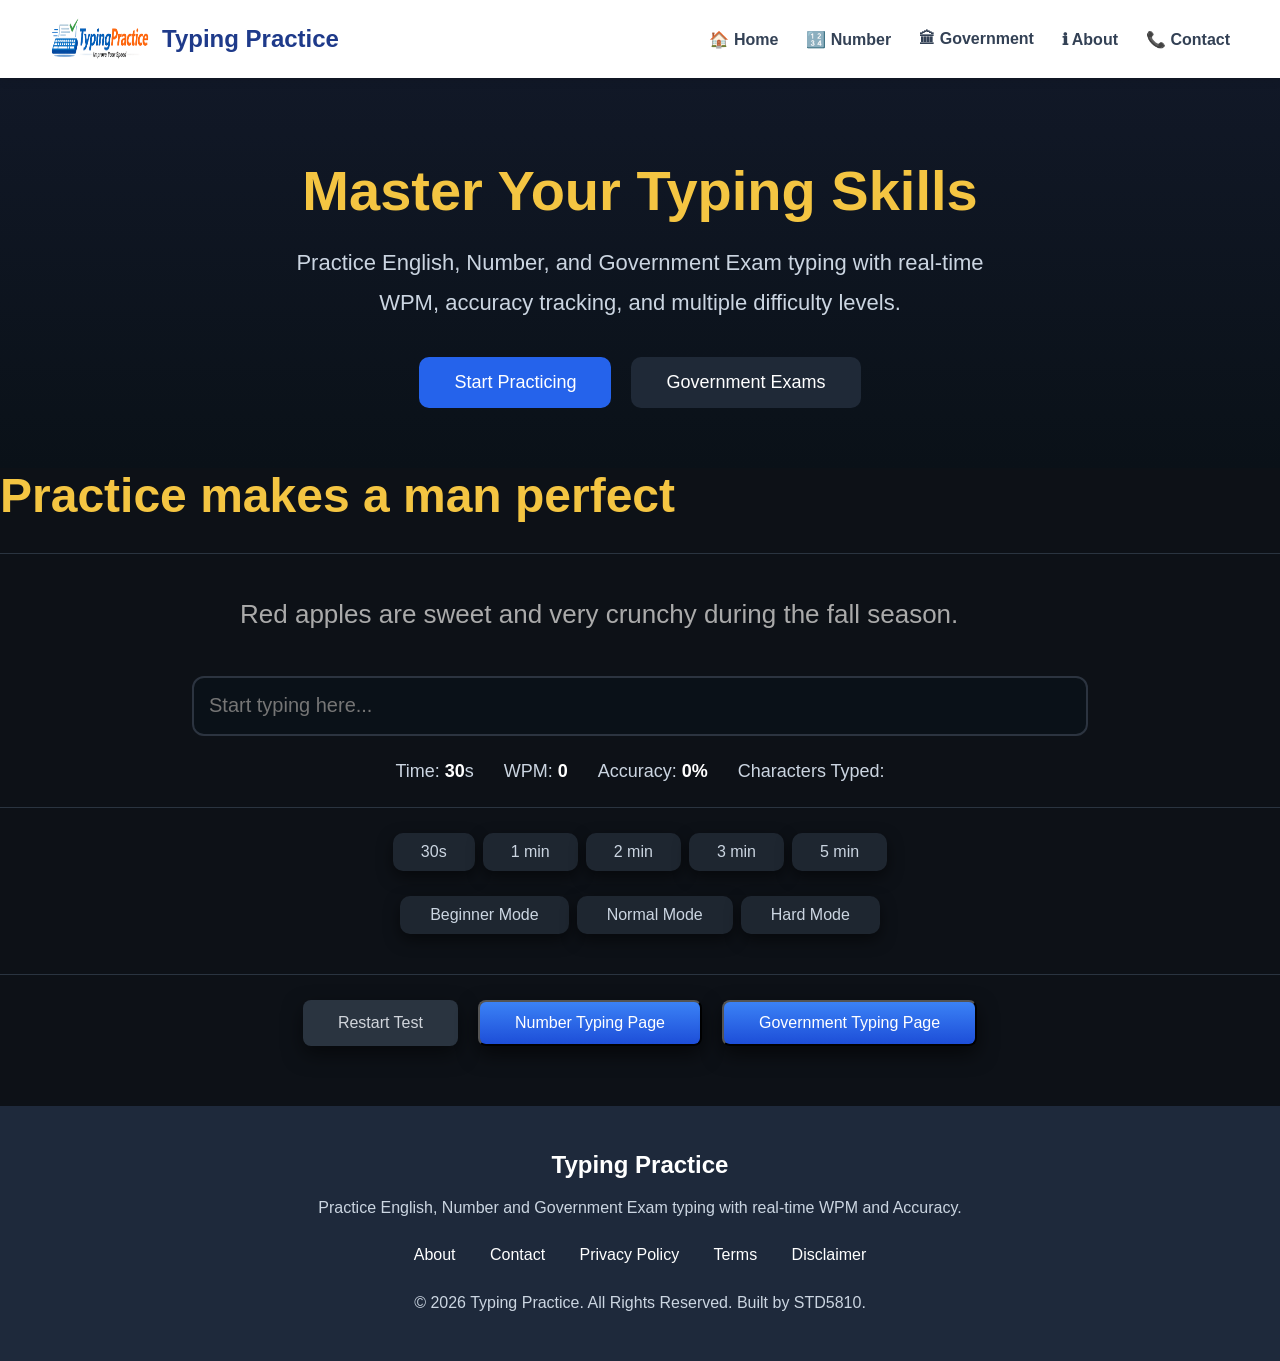
==== index.html @ 5045088f "Final website before deployment" ====
<!DOCTYPE html>
<html lang="en">

<head>
    <meta charset="UTF-8">
    <meta name="viewport" content="width=device-width, initial-scale=1.0">
     <meta name="description"
        content="Free online typing practice for English, Number,  and Government Exam typing. Improve your typing speed, WPM, and accuracy with real-time typing tests.">

    <meta name="keywords"
        content="typing practice, best typing website, typing test, English typing, SSC typing, Banking typing, Railway typing, Number typing, typing speed test">

    <meta name="author" content="Sanket">

    <meta name="robots" content="index, follow">

    <meta name="theme-color" content="#1e3a8a">


    <title>Typing Practice - Free Online Typing Test</title>
    <link rel="icon" href="logoo.png">
   
    <link rel="stylesheet" href="webcss.css">
</head>

<body>
    <nav class="navbar">
    
        <div class="logo">
            <a href="index.html">
                <img src="logoo.png" alt="Typing Practice Logo">
                <span>Typing Practice</span>
            </a>
        </div>
    
       <ul class="nav-links">
        <li><a href="index.html">🏠 Home</a></li>
        <li><a href="number.html">🔢 Number</a></li>
        <li><a href="government.html">🏛 Government</a></li>
        <li><a href="about.html">ℹ About</a></li>
        <li><a href="contact.html">📞 Contact</a></li>
    </ul>

    
    </nav>

    <section class="hero">

    <h1>Master Your Typing Skills</h1>

    <p>
        Practice English, Number, and Government Exam typing with real-time
        WPM, accuracy tracking, and multiple difficulty levels.
    </p>

    <div class="hero-buttons">

        <a href="#typing-section" class="primary-btn">
            Start Practicing
        </a>

        <a href="government.html" class="secondary-btn">
            Government Exams
        </a>

    </div>

</section>

    <div class="container">
        <div class="container" id="typing-section"></div>
        <h1 class="title">Practice makes a man perfect</h1>
        <hr>

        <div id="worddisplay" class="word-box">
            
            Loading words...
        </div>

        <input type="text" id="typinginput" placeholder="Start typing here..." autocomplete="off">

        <div class="stats">
            
            <p>Time: <span id="timer">60</span>s</p>
            <p>WPM: <span id="wpm">0</span></p>
            <p>Accuracy: <span id="Accuracy">0</span></p>
            <p>Characters Typed: <span id="chars"></span></p>

        </div>
        <hr>
        <div class="time-buttons">

            
            <button class="time-btn" onclick="setTime(30)">30s</button>
            <button class="time-btn" onclick="setTime(60)">1 min</button>
            <button class="time-btn" onclick="setTime(120)">2 min</button>
            <button class="time-btn" onclick="setTime(180)">3 min</button>
            <button class="time-btn" onclick="setTime(300)">5 min</button>
        </div>

    

        <div class="mode-buttons">
            <button id="beginnerBtn" class="mode-btn" onclick="beginnerMode()">Beginner Mode</button>
            <button id="normalBtn" class="mode-btn" onclick="normalMode()">Normal Mode</button>
            <button id="hardBtn" class="mode-btn" onclick="hardMode()">Hard Mode</button>

        </div>
        <hr>
        <div class="actions">

            <button id="restart-btn">Restart Test</button>
            <a href="number.html" class="button-link"><button class="next-btn">Number Typing Page</button></a>
           
            <a href="government.html" class="button-link"><button class="next-btn">Government Typing Page</button></a>


        </div>

    </div>
    <script src="script.js" defer></script>

    <footer class="footer">
    
        <div class="footer-content">
    
            <h2>Typing Practice</h2>
    
            <p>
                Practice English, Number and Government Exam typing
                with real-time WPM and Accuracy.
            </p>
    
            <div class="footer-links">
    
                <a href="about.html">About</a>
    
                <a href="contact.html">Contact</a>
    
                <a href="privacy.html">Privacy Policy</a>
    
                <a href="terms.html">Terms</a>
    
                <a href="disclaimer.html">Disclaimer</a>
    
            </div>
    
            <p class="copyright">
                © 2026 Typing Practice. All Rights Reserved. Built by STD5810.
            </p>
    
        </div>
    
    </footer>
</body>

</html>
---- webcss.css ----
/* =========================
   NAVBAR
========================= */

.navbar{

width:100%;

display:flex;

justify-content:space-between;

align-items:center;

padding:18px 50px;

background:white;

box-shadow:0 2px 10px rgba(0,0,0,.1);

position:sticky;

top:0;

left:0;

z-index:1000;

}

.logo a{

    display:flex;

    align-items:center;

    text-decoration:none;

    color:#1e3a8a;

    font-size:24px;

    font-weight:bold;

}

.logo img{

    width:100px;

    height:42px;

    margin-right:12px;

}

.nav-links{

    display:flex;

    list-style:none;

    gap:28px;

}

.nav-links a{

    text-decoration:none;

    color:#334155;

    font-weight:600;

    transition:.3s;

}

.nav-links a:hover{

    color:#2563eb;

}
/* ================= HERO ================= */

.hero{

text-align:center;

padding:80px 20px 60px;

background:linear-gradient(180deg,#111827,#0a1118);

}

.hero h1{

font-size:56px;

color:#f4c542;

margin-bottom:20px;

}

.hero p{

max-width:750px;

margin:auto;

font-size:22px;

line-height:1.8;

color:#cbd5e1;

}

.hero-buttons{

margin-top:35px;

display:flex;

justify-content:center;

gap:20px;

flex-wrap:wrap;

}

.primary-btn{

background:#2563eb;

color:white;

padding:15px 35px;

border-radius:10px;

text-decoration:none;

font-size:18px;

transition:.3s;

}

.primary-btn:hover{

background:#1d4ed8;

}

.secondary-btn{

background:#1f2937;

color:white;

padding:15px 35px;

border-radius:10px;

text-decoration:none;

font-size:18px;

transition:.3s;

}

.secondary-btn:hover{

background:#374151;

}
/* Basic Reset */
* {
    margin: 0;
    padding: 0;
    box-sizing: border-box;
    font-family: 'Segoe UI', Tahoma, Geneva, Verdana, sans-serif;
}

body {
    background: radial-gradient(circle at center, #1b2633 0%, #0a1118 70%);
    color: #e6e6e6;
    font-family: "Segoe UI", Arial, sans-serif;
        margin:0;

    background:#0d1117;

    color:white;
    height: 100vh;
    margin: 0;


}

.title {
    font-size: 48px;
    margin-bottom: 30px;
    color: #f4c542;
    font-weight: 700;
}

.container hr {
    border: none;
    height: 1px;
    background: #2a3440;
    margin: 25px 0;
}


h1 {
    margin-bottom: 20px;
    color: #e2b714;
    /* Yellow Highlight */
}


.correct {
    color: #4caf50;
}

.wrong {
    color: #ff4742;
}

.current {
    color: #e2b714;
    border-bottom: 2px solid #e2b714;
}

.remaining {
    color: #aaa;
}

.current {
    width: 900px;
    margin: auto;
    padding: 40px;
    text-align: center;
}
.current::after{
    content:"";
    display:inline-block;
    width:2px;
    height:18px;
    background:#000;
    animation:blink 1s infinite;
}


#worddisplay {
    font-size: 26px;
    margin: 40px auto;
    max-width: 800px;
    line-height: 1.6;
    color: #aaa;
}

.exam-buttons{
display:flex;
justify-content:center;
gap:10px;
margin-bottom:25px;
flex-wrap:wrap;
}

.exam-btn{

padding:10px 22px;

background:#1e2630;

color:white;

border:none;

border-radius:8px;

cursor:pointer;

font-size:15px;

transition:.3s;
}

.exam-btn:hover{

background:#f4c542;

color:black;

}

.exam-btn.active{

background:#f4c542;

color:black;

box-shadow:0 0 15px rgba(244,197,66,.5);

}

#numberdisplay {
    font-size: 26px;
    margin: 40px auto;
    max-width: 800px;
    line-height: 1.6;
    color: #aaa;
}

.number-box {
    max-height: 140px;
    max-width: 700px;
    margin: auto;
    margin-bottom: 25px;
    overflow: hidden;
    position: relative;

    font-size: 22px;
    line-height: 1.5;

    color: #9aa4b2;

    animation: fadeText 0.5s ease;
}

.word-box {
    max-height: 140px;
    max-width: 700px;
    margin: auto;
    margin-bottom: 25px;
    overflow: hidden;
    position: relative;

    font-size: 22px;
    line-height: 1.7;

    color: #9aa4b2;

    animation: fadeText 0.5s ease;
}



.cursor {
    border-left: 3px solid #f4c542;
    margin-left: 2px;
    animation: blink 1s infinite;

}

@keyframes blink {
    0% {
        opacity: 1;
    }

    50% {
        opacity: 0;
    }

    100% {
        opacity: 1;
    }
}

#typinginput{

    display:block;

    width:70%;

    height:60px;

    margin:20px auto;

    background:#0a1118;

    border:2px solid #2c3440;

    border-radius:12px;

    padding:15px;

    font-size:20px;

    color:white;

    outline:none;

    transition:.3s;

}

/* =========================
   FOOTER
========================= */

.footer{

    margin-top:60px;
    width: 100%;

    background:#1e293b;

    color:white;

    padding:45px 20px;

    text-align:center;

}

.footer h2{

    margin-bottom:15px;

}

.footer p{

    color:#cbd5e1;

    line-height:1.7;

}

.footer-links{

    margin:25px 0;

}

.footer-links a{

    color:white;

    text-decoration:none;

    margin:0 15px;

}

.footer-links a:hover{

    color:#60a5fa;

}
.stats {
    display: flex;
    justify-content: center;
    gap: 30px;

    margin-top: 25px;
    margin-bottom: 25px;

    font-size: 18px;
    color: #cbd5e1;
}

.stats span {
    color: white;
    font-weight: 600;
}


.choosetimer {
    text-align: justify;
    width: 80%;
    max-width: 800px;
}

.time-btn {
    padding: 10px 28px;
    background: #1e2630;
    color: #cbd5e1;
    border: none;
    border-radius: 10px;
    font-size: 16px;
    cursor: pointer;

    box-shadow: 0 6px 15px rgba(0, 0, 0, 0.5);
    transition: 0.25s;
}

.time-btn:hover {
    background: #f4c542;
    color: #111;
}

.time-buttons {
    display: flex;
    justify-content: center;
    gap: 8px;
    margin-bottom: 25px;
}

.time-btn.active {
    background: #f4c542;
    color: #111;
}

.mode-buttons {
    display: flex;
    justify-content: center;
    gap: 8px;
    margin-bottom: 40px;
}

.mode-btn {
    padding: 10px 30px;
    background: #1e2630;
    color: #cbd5e1;
    border: none;
    border-radius: 10px;
    font-size: 16px;
    cursor: pointer;

    box-shadow: 0 6px 15px rgba(0, 0, 0, 0.5);
    transition: 0.25s;
}

.mode-btn:hover {
    background: #f4c542;
    color: #111;
}

.mode-btn.active {
    background: #f4c542;
    color: #111;
}

.actions {
    display: flex;
    justify-content: center;
    gap: 20px;
}

/* RESTART BUTTON */

#restart-btn {
    padding: 12px 35px;

    background: #2a3440;
    color: #d1d5db;

    border: none;
    border-radius: 8px;

    font-size: 16px;
    cursor: pointer;

    box-shadow: 0 8px 20px rgba(0, 0, 0, 0.5);

    transition: 0.25s;
}

#restart-btn:hover {
    background: #516074;
}


.next-btn {
    padding: 12px 35px;

    background: linear-gradient(180deg, #3b82f6, #1d4ed8);

    color: white;

    border-radius: 8px;

    text-decoration: none;

    font-size: 16px;

    box-shadow: 0 8px 20px rgba(0, 0, 0, 0.6);

    transition: 0.25s;
}

.next-btn:hover {
    background: linear-gradient(180deg, #60a5fa, #2563eb);
}

.button-link {
    text-decoration: none;
}


.time-btn.active,
.mode-btn.active {
    background: #f4c542;
    color: #111;

    box-shadow:
        0 0 10px rgba(244, 197, 66, 0.6),
        0 0 20px rgba(244, 197, 66, 0.4);
}


/* ===========================
   ABOUT PAGE
===========================*/

.about-hero{

text-align:center;

padding:40px 20px;

}

.about-hero h1{

font-size:42px;

color:#1e3a8a;

margin-bottom:20px;

}

.about-hero p{

font-size:20px;

color:#dfe305;

max-width:800px;

margin:auto;

line-height:1.8;

}
/* Legal Pages */

.about-section{

max-width:900px;

margin:25px auto;

}

.about-section h2{

color:#2563eb;

margin-bottom:15px;

font-size:30px;

}

.about-section p{

color:#d1d5db;

line-height:1.9;

font-size:18px;

}

.about-list{

padding-left:25px;

line-height:2;

color:#d1d5db;

}

.about-list li{

margin-bottom:10px;

}

/* Card */

.about-section{

background:#161d29;

padding:30px;

border-radius:18px;

box-shadow:0 10px 30px rgba(0,0,0,.35);

border:1px solid #2d3748;

transition:.3s;

}

.about-section:hover{

transform:translateY(-4px);

border-color:#2563eb;

}

.feature-grid{

display:grid;

grid-template-columns:repeat(auto-fit,minmax(250px,1fr));

gap:25px;

margin-top:30px;

}

.feature-card{

background:white;

border-radius:15px;

padding:25px;

box-shadow:0 10px 30px rgba(0,0,0,.08);

transition:.3s;

}

.feature-card:hover{

transform:translateY(-8px);

}

.feature-card h3{

color:#2563eb;

margin-bottom:12px;

}

.feature-card p{
color: #000000;
font-size:16px;

line-height:1.7;

}

.about-list{

margin-left:25px;

line-height:2;

font-size:18px;

color:white;

}


/*=========================
404 PAGE
==========================*/

.home-btn{

display:inline-block;

padding:15px 35px;

background:#2563eb;

color:white;

text-decoration:none;

font-size:18px;

border-radius:10px;

transition:.3s;

}

.home-btn:hover{

background:#1d4ed8;

transform:translateY(-3px);

}
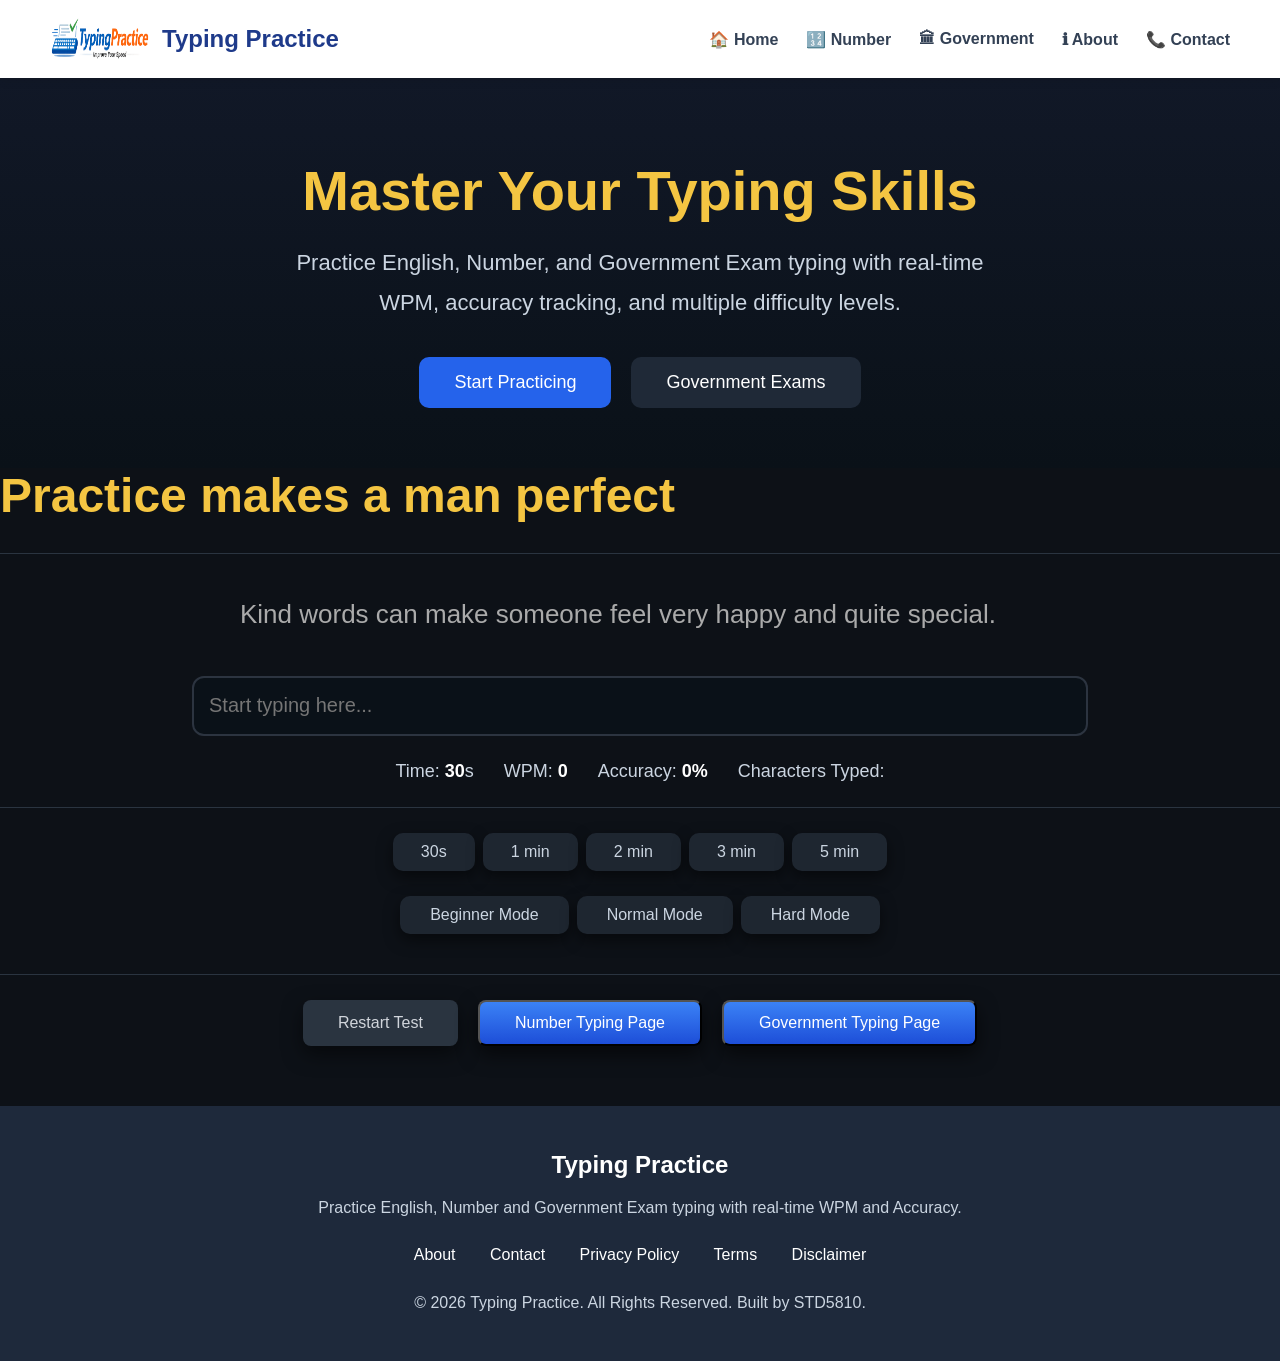
==== commit 2b97dd2b: "Added Google Analytics" ====
--- a/index.html
+++ b/index.html
@@ -21,6 +21,16 @@
     <link rel="icon" href="logoo.png">
    
     <link rel="stylesheet" href="webcss.css">
+<!-- Google tag (gtag.js) -->
+<script async src="https://www.googletagmanager.com/gtag/js?id=G-WZWFD7RNEE"></script>
+<script>
+window.dataLayer = window.dataLayer || [];
+function gtag(){dataLayer.push(arguments);}
+gtag('js', new Date());
+
+gtag('config', 'G-WZWFD7RNEE');
+</script>
+
 </head>
 
 <body>
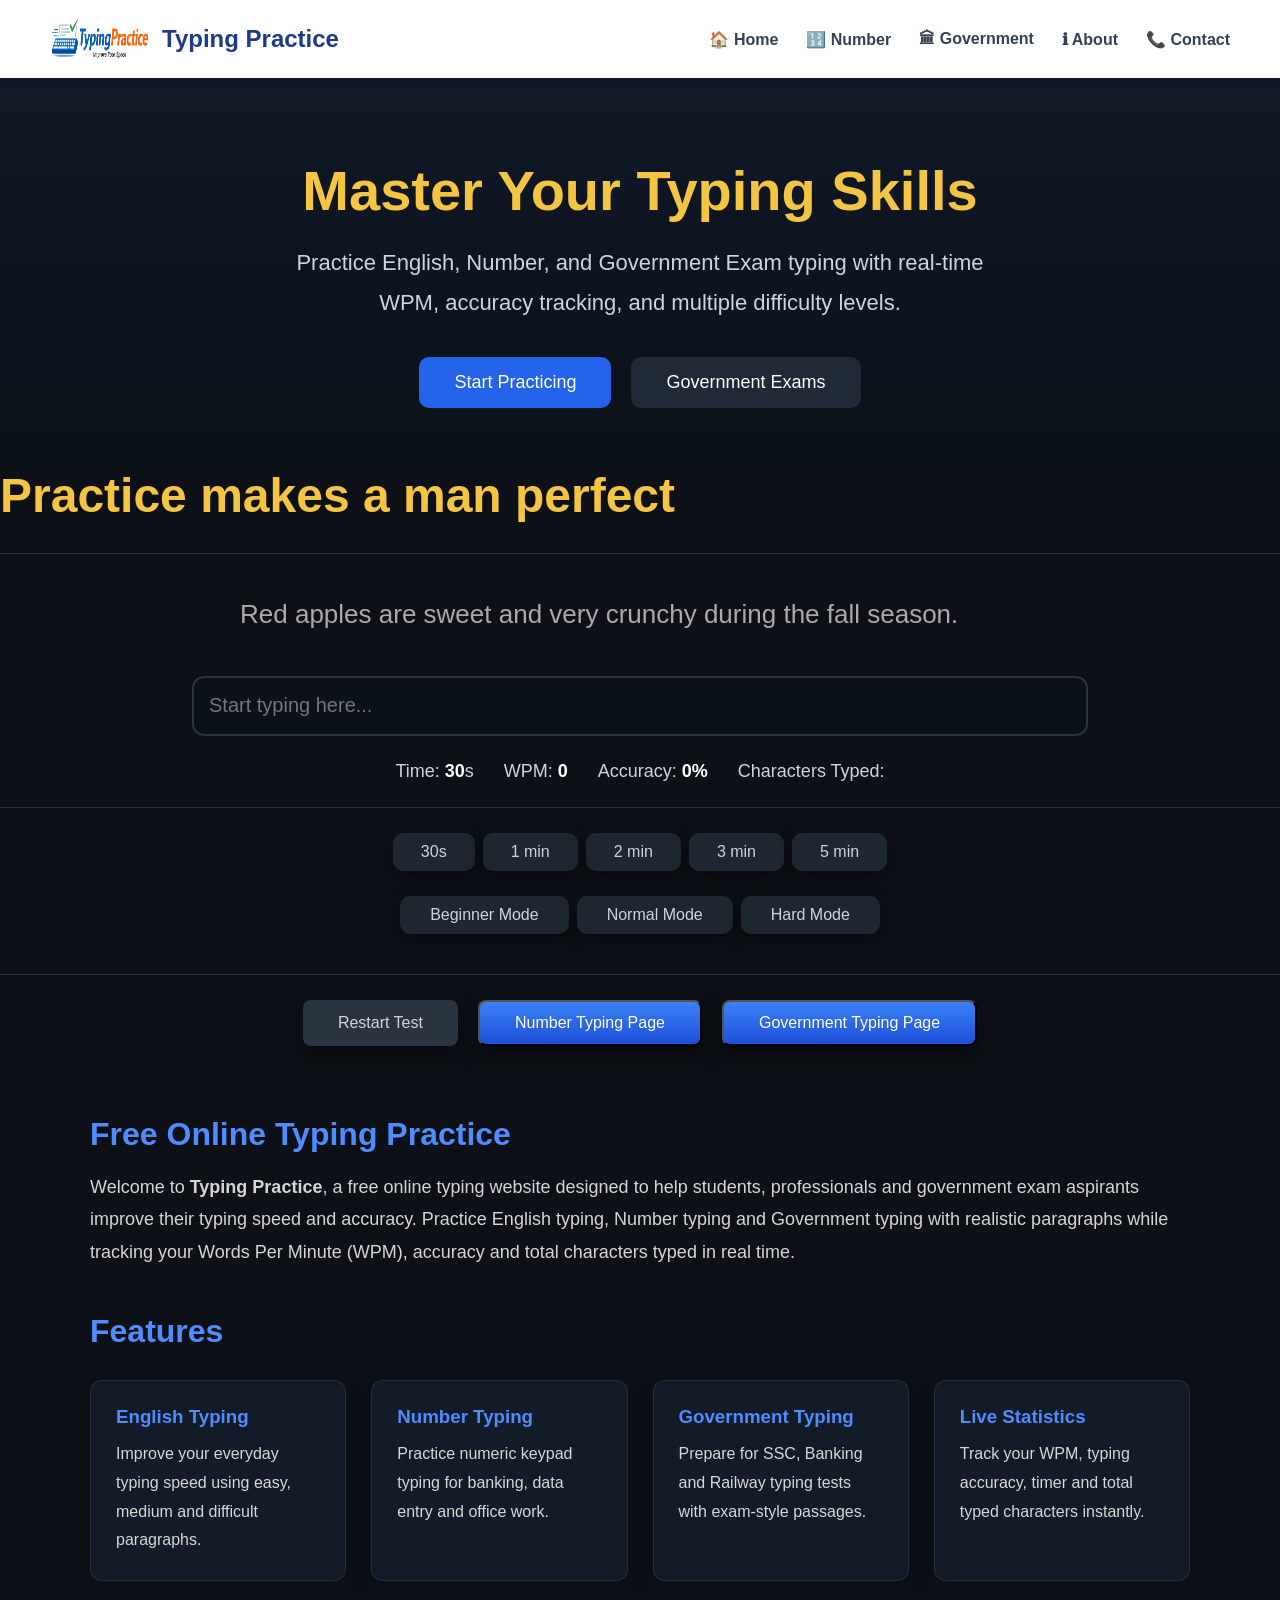
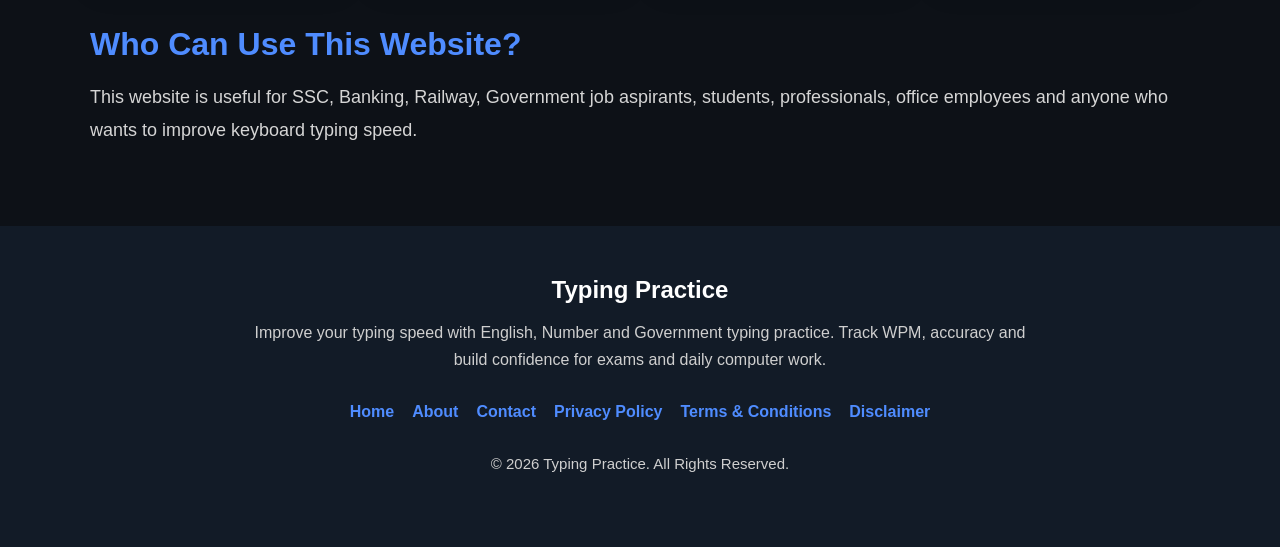
==== commit 624128a0: "Final SEO improvements" ====
--- a/index.html
+++ b/index.html
@@ -2,6 +2,16 @@
 <html lang="en">
 
 <head>
+    <meta property="og:title" content="Typing Practice - Free Online Typing Test">
+<meta property="og:description" content="Practice English, Number and Government typing online for free. Improve your typing speed and accuracy.">
+<meta property="og:type" content="website">
+<meta property="og:url" content="https://sanketdandekar5810.github.io/typing-speed/">
+<meta property="og:image" content="https://sanketdandekar5810.github.io/typing-speed/favicon.png">
+
+<meta name="twitter:card" content="summary_large_image">
+<meta name="twitter:title" content="Typing Practice - Free Online Typing Test">
+<meta name="twitter:description" content="Free online typing practice for students and government exam aspirants.">
+<meta name="twitter:image" content="https://sanketdandekar5810.github.io/typing-speed/favicon.png">
     <meta charset="UTF-8">
     <meta name="viewport" content="width=device-width, initial-scale=1.0">
      <meta name="description"
@@ -17,8 +27,8 @@
     <meta name="theme-color" content="#1e3a8a">
 
 
-    <title>Typing Practice - Free Online Typing Test</title>
-    <link rel="icon" href="logoo.png">
+    <title>Typing Practice - Free Online Typing Test | English, Number & Government</title>
+    <link rel="icon" href="favicon.png">
    
     <link rel="stylesheet" href="webcss.css">
 <!-- Google tag (gtag.js) -->
@@ -38,7 +48,7 @@
     
         <div class="logo">
             <a href="index.html">
-                <img src="logoo.png" alt="Typing Practice Logo">
+                <img src="favicon.png" alt="Typing Practice Logo">
                 <span>Typing Practice</span>
             </a>
         </div>
@@ -129,39 +139,83 @@
 
     </div>
     <script src="script.js" defer></script>
+    <section class="seo-section">
+
+    <h2>Free Online Typing Practice</h2>
+
+    <p>
+        Welcome to <strong>Typing Practice</strong>, a free online typing website designed to help
+        students, professionals and government exam aspirants improve their typing speed and
+        accuracy. Practice English typing, Number typing and Government typing with realistic
+        paragraphs while tracking your Words Per Minute (WPM), accuracy and total characters
+        typed in real time.
+    </p>
+
+    <h2>Features</h2>
+
+    <div class="feature-grid">
+
+        <div class="feature-card">
+            <h3>English Typing</h3>
+            <p>Improve your everyday typing speed using easy, medium and difficult paragraphs.</p>
+        </div>
+
+        <div class="feature-card">
+            <h3>Number Typing</h3>
+            <p>Practice numeric keypad typing for banking, data entry and office work.</p>
+        </div>
+
+        <div class="feature-card">
+            <h3>Government Typing</h3>
+            <p>Prepare for SSC, Banking and Railway typing tests with exam-style passages.</p>
+        </div>
+
+        <div class="feature-card">
+            <h3>Live Statistics</h3>
+            <p>Track your WPM, typing accuracy, timer and total typed characters instantly.</p>
+        </div>
+
+    </div>
+
+    <h2>Who Can Use This Website?</h2>
+
+    <p>
+        This website is useful for SSC, Banking, Railway, Government job aspirants, students,
+        professionals, office employees and anyone who wants to improve keyboard typing speed.
+    </p>
+
+</section>
 
     <footer class="footer">
-    
-        <div class="footer-content">
-    
-            <h2>Typing Practice</h2>
-    
-            <p>
-                Practice English, Number and Government Exam typing
-                with real-time WPM and Accuracy.
-            </p>
-    
-            <div class="footer-links">
-    
-                <a href="about.html">About</a>
-    
-                <a href="contact.html">Contact</a>
-    
-                <a href="privacy.html">Privacy Policy</a>
-    
-                <a href="terms.html">Terms</a>
-    
-                <a href="disclaimer.html">Disclaimer</a>
-    
-            </div>
-    
-            <p class="copyright">
-                © 2026 Typing Practice. All Rights Reserved. Built by STD5810.
-            </p>
-    
-        </div>
-    
-    </footer>
+
+    <h2>Typing Practice</h2>
+
+    <p>
+        Improve your typing speed with English, Number and Government typing practice.
+        Track WPM, accuracy and build confidence for exams and daily computer work.
+    </p>
+
+    <div class="footer-links">
+
+        <a href="index.html">Home</a>
+
+        <a href="about.html">About</a>
+
+        <a href="contact.html">Contact</a>
+
+        <a href="privacy.html">Privacy Policy</a>
+
+        <a href="terms.html">Terms & Conditions</a>
+
+        <a href="disclaimer.html">Disclaimer</a>
+
+    </div>
+
+    <p class="copyright">
+        © 2026 Typing Practice. All Rights Reserved.
+    </p>
+
+</footer>
 </body>
 
 </html>
--- a/webcss.css
+++ b/webcss.css
@@ -405,54 +405,47 @@
 ========================= */
 
 .footer{
-
-    margin-top:60px;
-    width: 100%;
-
-    background:#1e293b;
-
+    background:#121b27;
+    text-align:center;
+    padding:50px 20px;
+    margin-top:80px;
+}
+
+.footer h2{
     color:white;
-
-    padding:45px 20px;
-
-    text-align:center;
-
-}
-
-.footer h2{
-
     margin-bottom:15px;
-
 }
 
 .footer p{
-
-    color:#cbd5e1;
-
+    color:#cfcfcf;
+    max-width:800px;
+    margin:0 auto 20px;
     line-height:1.7;
-
 }
 
 .footer-links{
-
-    margin:25px 0;
-
+    display:flex;
+    justify-content:center;
+    flex-wrap:wrap;
+    gap:18px;
+    margin:30px 0;
 }
 
 .footer-links a{
-
+    color:#4f8cff;
+    text-decoration:none;
+    font-weight:600;
+    transition:.3s;
+}
+
+.footer-links a:hover{
     color:white;
-
-    text-decoration:none;
-
-    margin:0 15px;
-
-}
-
-.footer-links a:hover{
-
-    color:#60a5fa;
-
+}
+
+.copyright{
+    margin-top:20px;
+    color:#999;
+    font-size:15px;
 }
 .stats {
     display: flex;
@@ -803,5 +796,53 @@
 background:#1d4ed8;
 
 transform:translateY(-3px);
-
+}
+
+.seo-section{
+    width:90%;
+    max-width:1100px;
+    margin:70px auto;
+    color:white;
+}
+
+.seo-section h2{
+    color:#4f8cff;
+    margin-bottom:18px;
+    margin-top:45px;
+    font-size:32px;
+}
+
+.seo-section p{
+    font-size:18px;
+    line-height:1.8;
+    color:#d5d5d5;
+}
+
+.feature-grid{
+    display:grid;
+    grid-template-columns:repeat(auto-fit,minmax(250px,1fr));
+    gap:25px;
+    margin-top:30px;
+}
+
+.feature-card{
+    background:#121b27;
+    padding:25px;
+    border-radius:12px;
+    border:1px solid rgba(255,255,255,0.08);
+    transition:.3s;
+}
+
+.feature-card:hover{
+    transform:translateY(-5px);
+}
+
+.feature-card h3{
+    color:#4f8cff;
+    margin-bottom:12px;
+}
+
+.feature-card p{
+    font-size:16px;
+    color:#d7d7d7;
 }
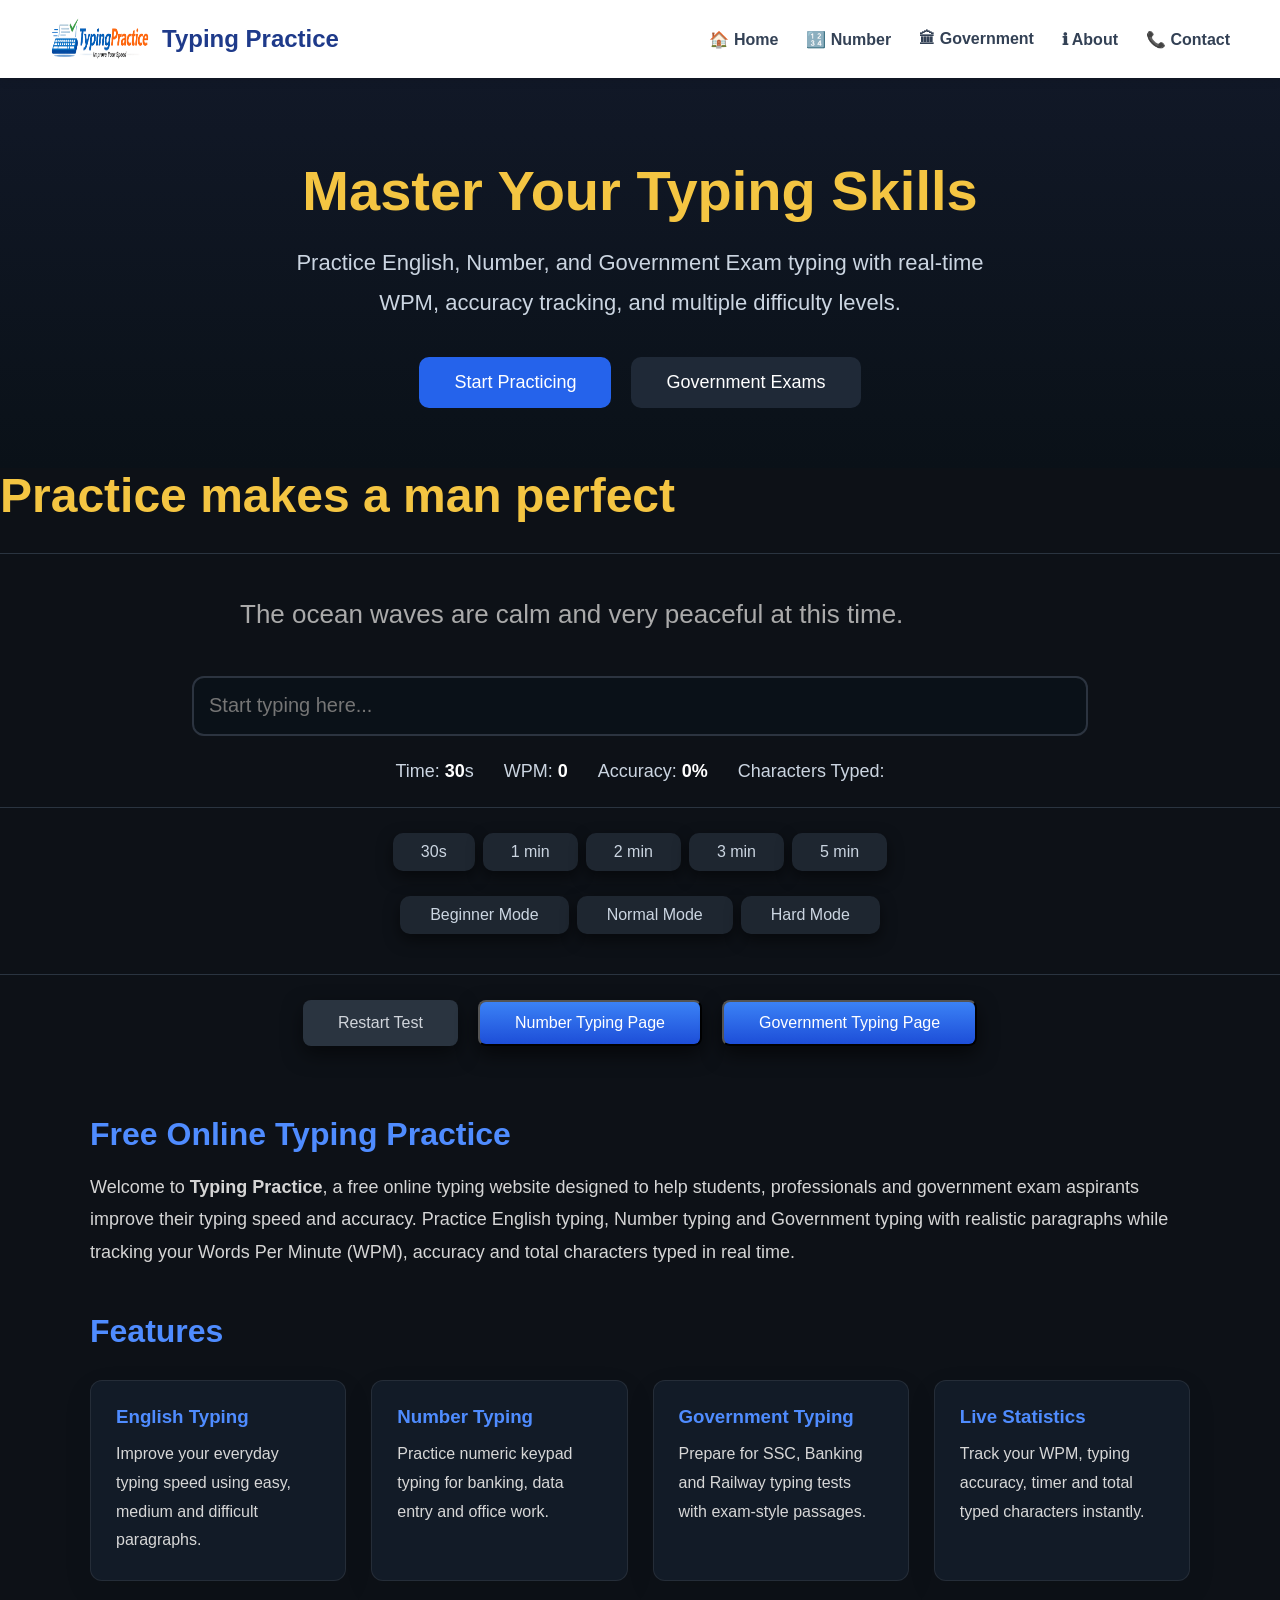
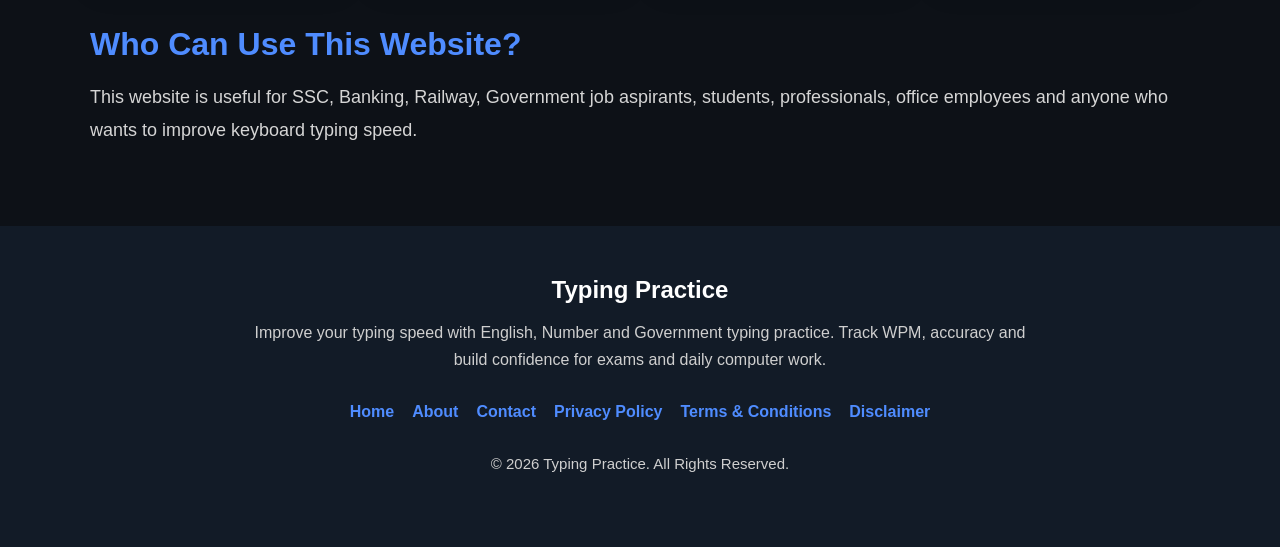
==== commit e0e51aef: "Added Google AdSense verification code" ====
--- a/index.html
+++ b/index.html
@@ -41,6 +41,9 @@
 gtag('config', 'G-WZWFD7RNEE');
 </script>
 
+<script async src="https://pagead2.googlesyndication.com/pagead/js/adsbygoogle.js?client=ca-pub-7758286889746417"
+     crossorigin="anonymous"></script>
+
 </head>
 
 <body>
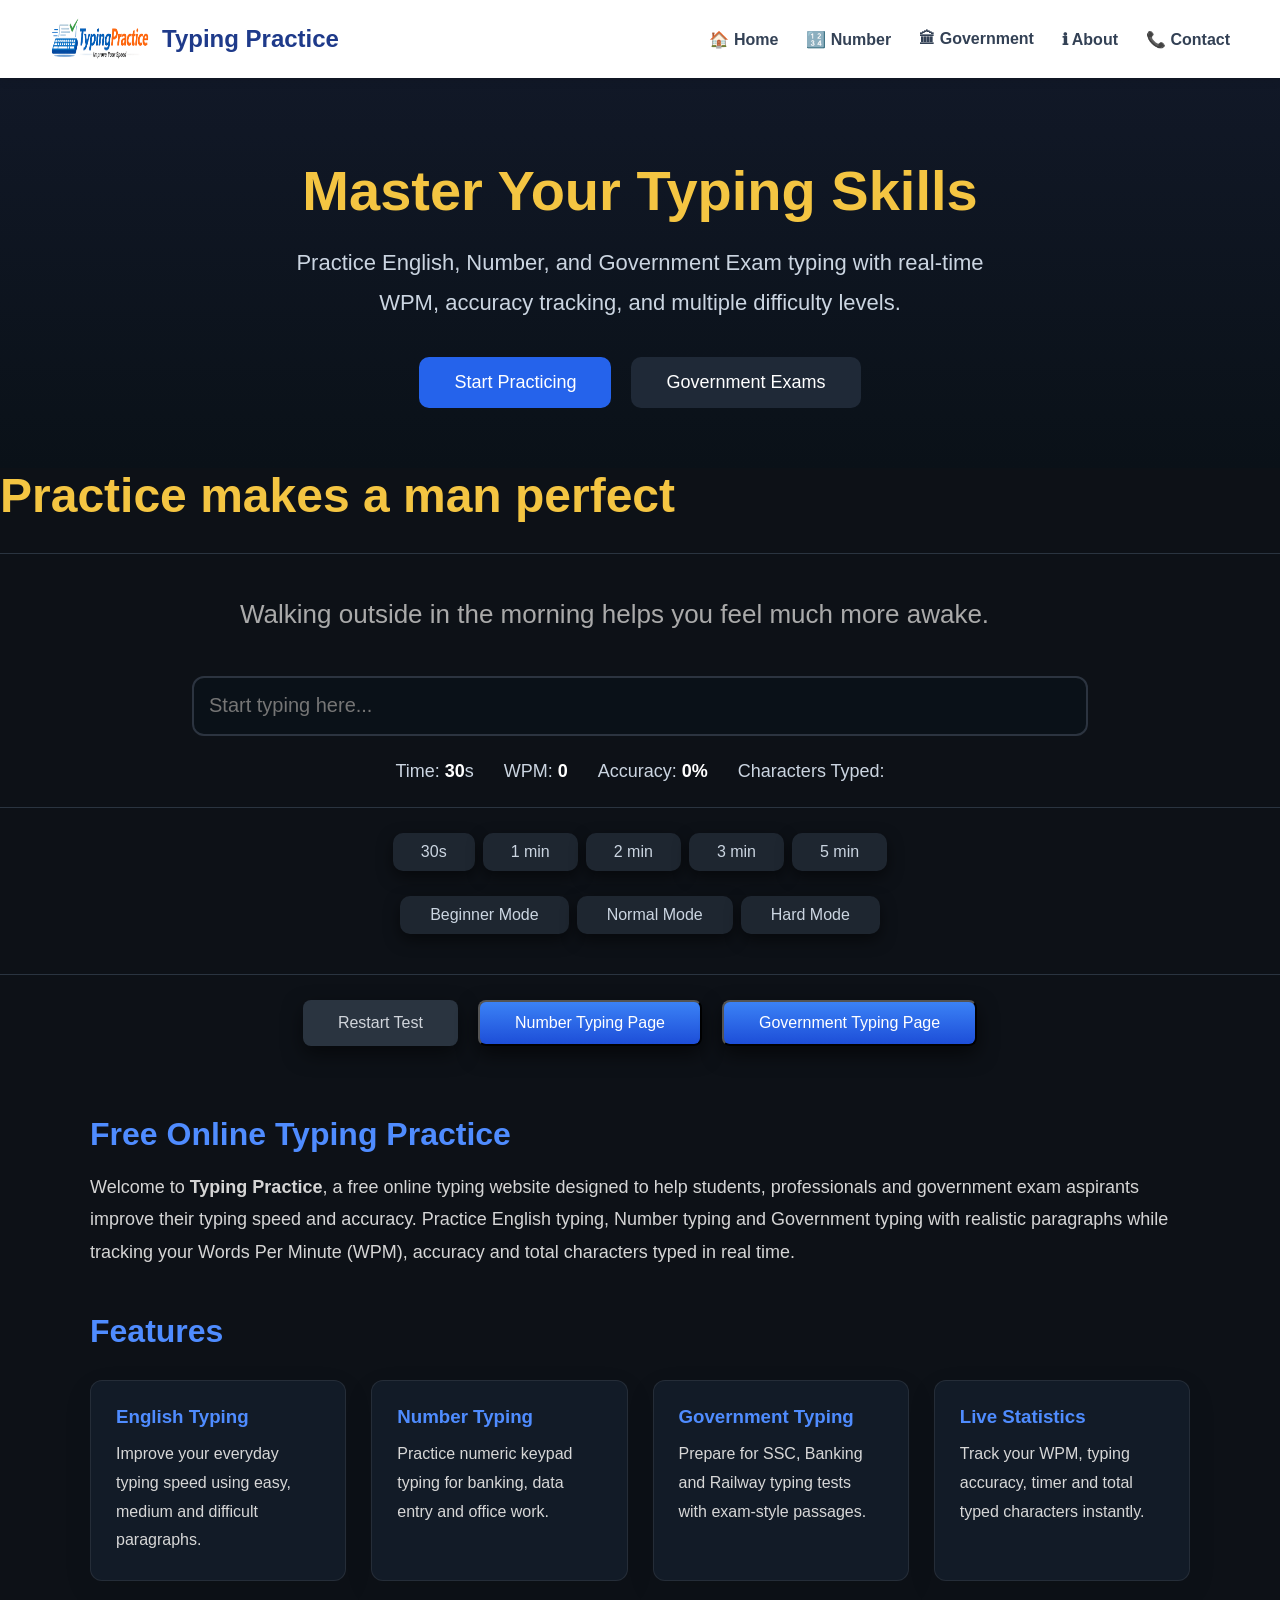
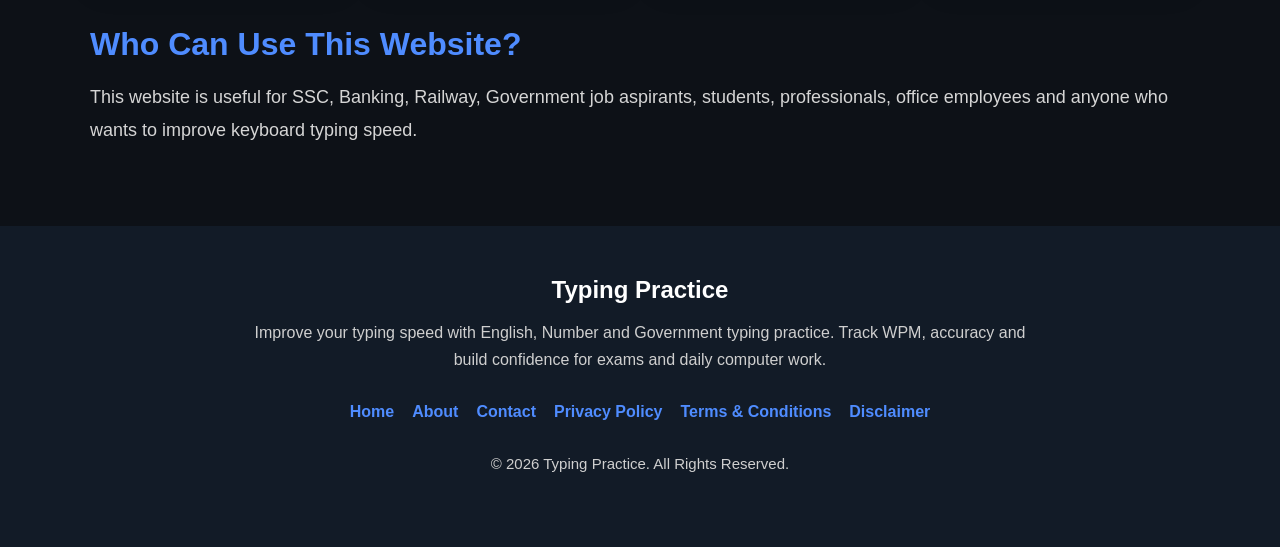
==== commit 42ad1d37: "Added AdSense code and updated domain URLs" ====
--- a/index.html
+++ b/index.html
@@ -5,13 +5,14 @@
     <meta property="og:title" content="Typing Practice - Free Online Typing Test">
 <meta property="og:description" content="Practice English, Number and Government typing online for free. Improve your typing speed and accuracy.">
 <meta property="og:type" content="website">
-<meta property="og:url" content="https://sanketdandekar5810.github.io/typing-speed/">
-<meta property="og:image" content="https://sanketdandekar5810.github.io/typing-speed/favicon.png">
+<meta property="og:url" content="https://typingpro.site/">
+<meta property="og:image" content="https://typingpro.site/favicon.png">
+
 
 <meta name="twitter:card" content="summary_large_image">
 <meta name="twitter:title" content="Typing Practice - Free Online Typing Test">
 <meta name="twitter:description" content="Free online typing practice for students and government exam aspirants.">
-<meta name="twitter:image" content="https://sanketdandekar5810.github.io/typing-speed/favicon.png">
+<meta name="twitter:image" content="https://typingpro.site/favicon.png">
     <meta charset="UTF-8">
     <meta name="viewport" content="width=device-width, initial-scale=1.0">
      <meta name="description"
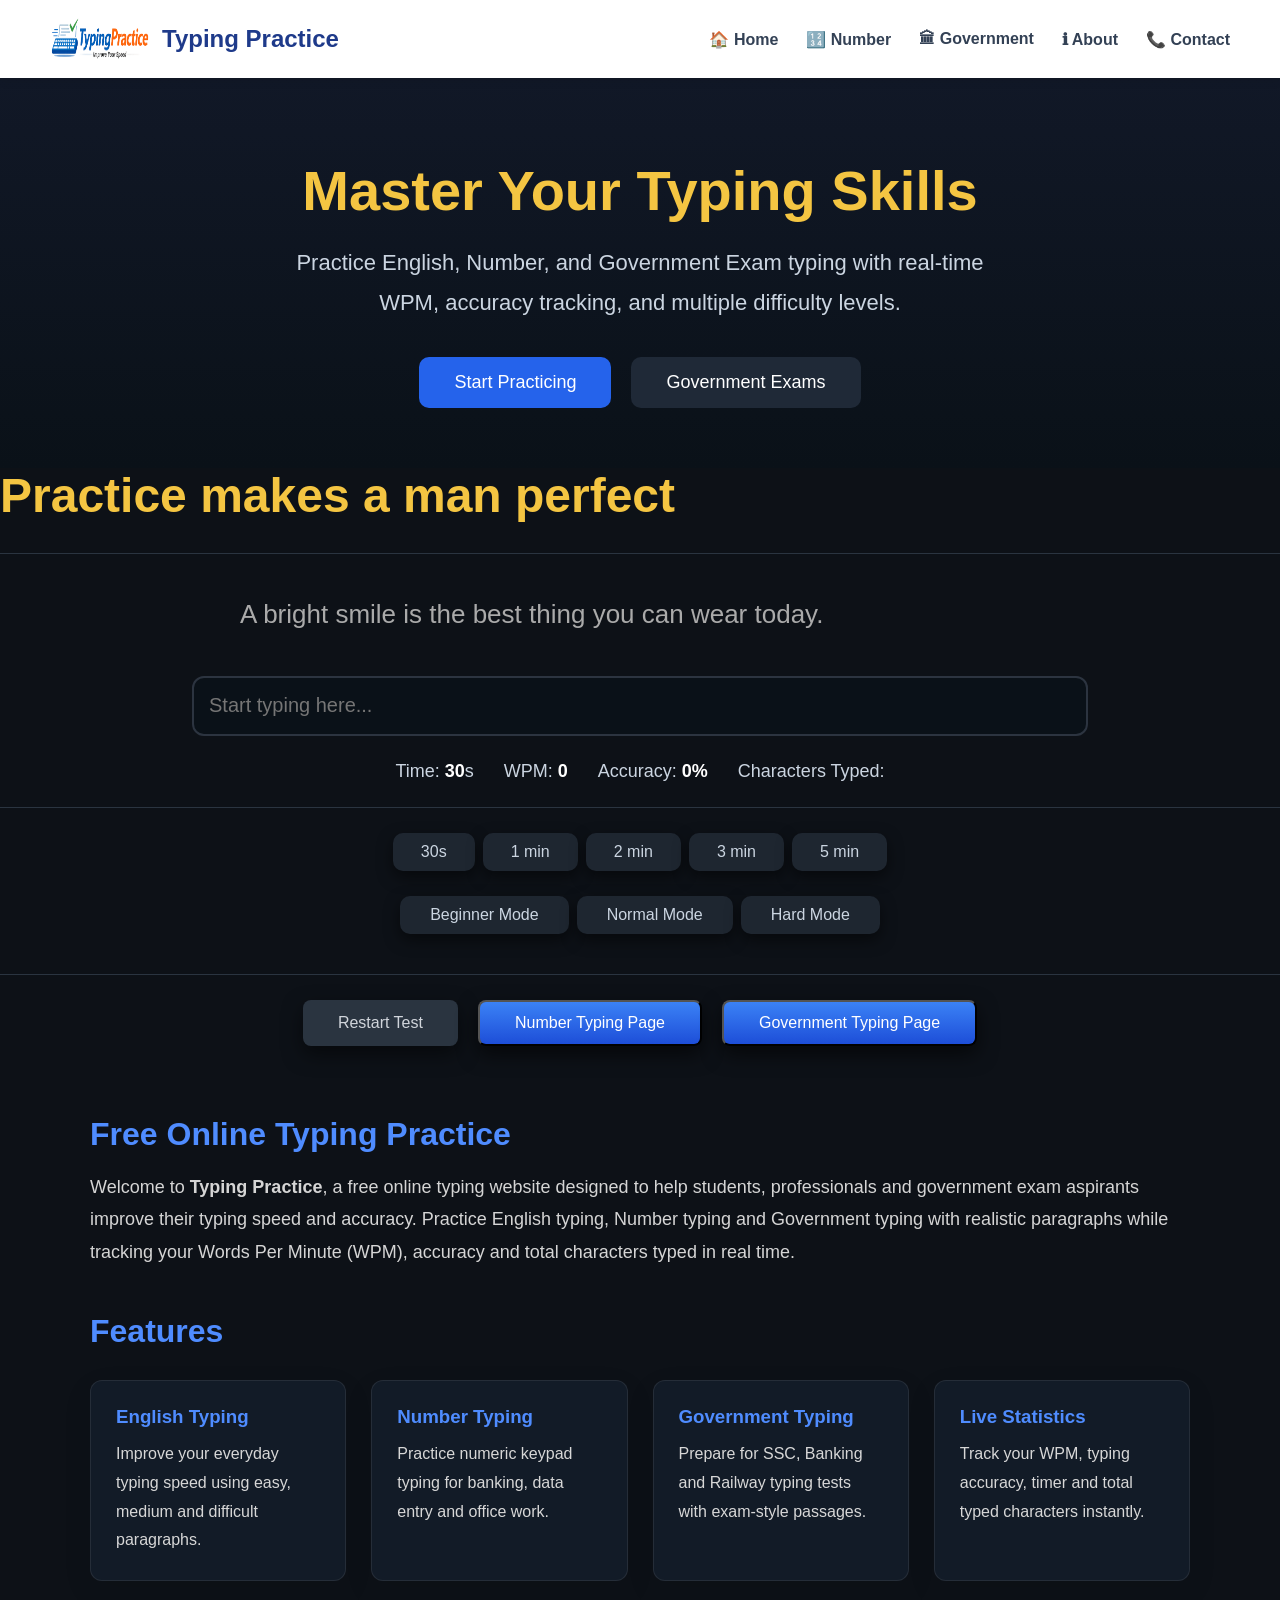
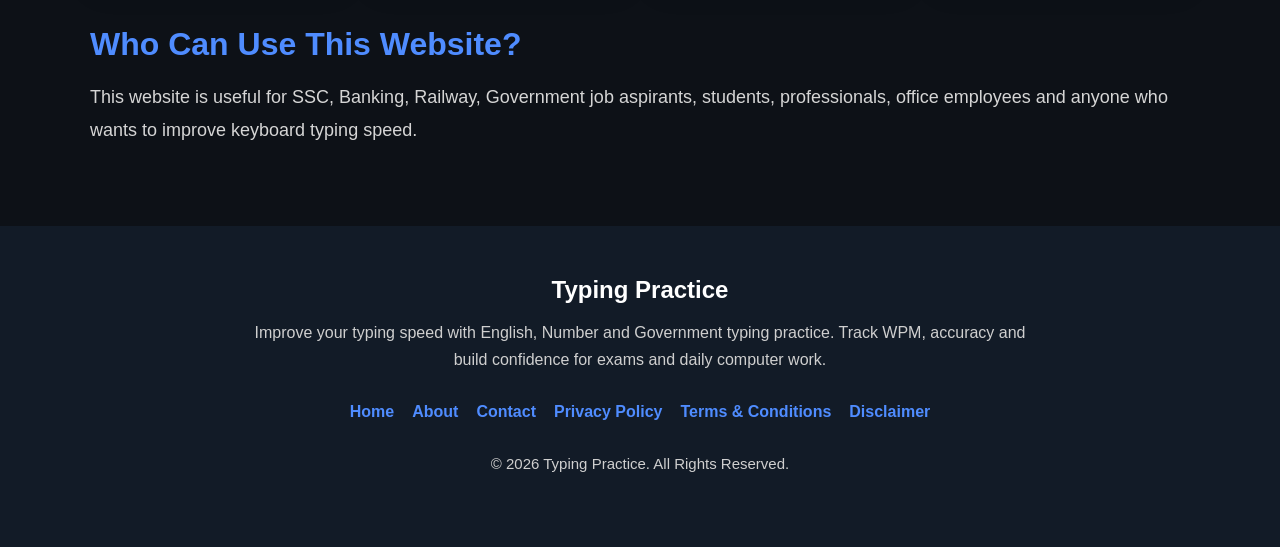
==== commit 3f3e0c0b: "Update index.html" ====
--- a/index.html
+++ b/index.html
@@ -6,7 +6,7 @@
 <meta property="og:description" content="Practice English, Number and Government typing online for free. Improve your typing speed and accuracy.">
 <meta property="og:type" content="website">
 <meta property="og:url" content="https://typingpro.site/">
-<meta property="og:image" content="https://typingpro.site/favicon.png">
+<meta property="og:image" content="https://typingpro.site/spot.png">
 
 
 <meta name="twitter:card" content="summary_large_image">
@@ -222,4 +222,4 @@
 </footer>
 </body>
 
-</html>+</html>
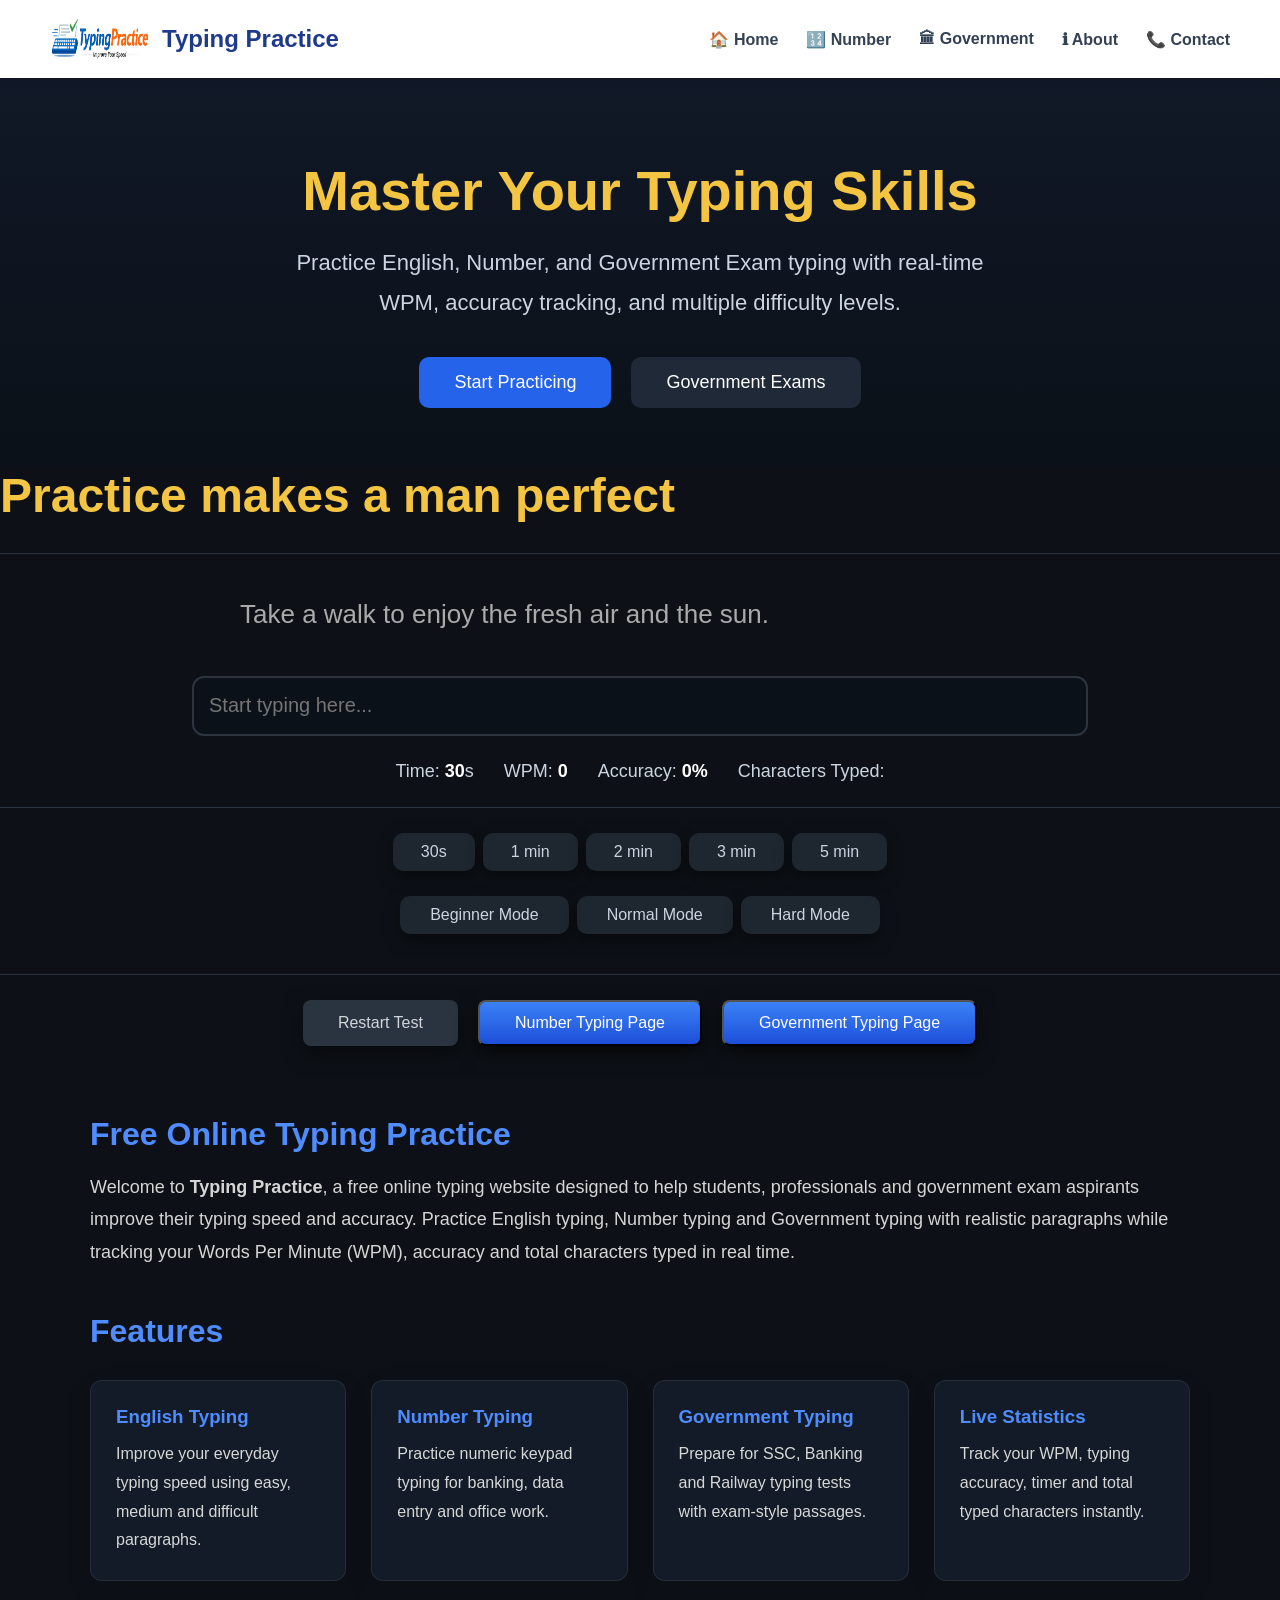
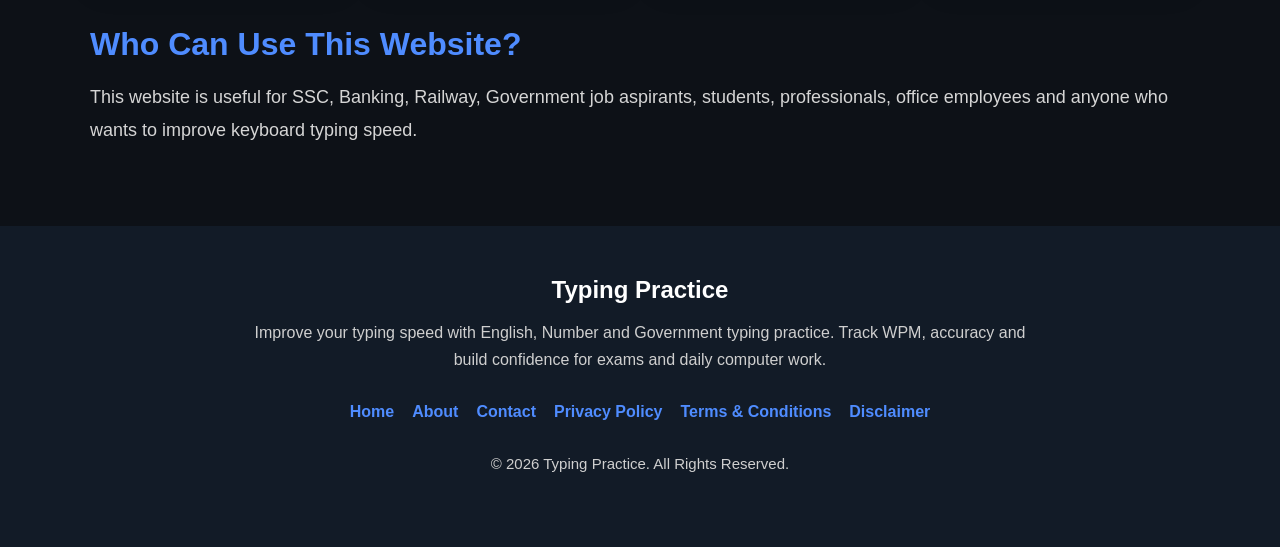
==== commit 8abfb807: "Update index.html" ====
--- a/index.html
+++ b/index.html
@@ -12,7 +12,7 @@
 <meta name="twitter:card" content="summary_large_image">
 <meta name="twitter:title" content="Typing Practice - Free Online Typing Test">
 <meta name="twitter:description" content="Free online typing practice for students and government exam aspirants.">
-<meta name="twitter:image" content="https://typingpro.site/favicon.png">
+<meta name="twitter:image" content="https://typingpro.site/spot.png">
     <meta charset="UTF-8">
     <meta name="viewport" content="width=device-width, initial-scale=1.0">
      <meta name="description"
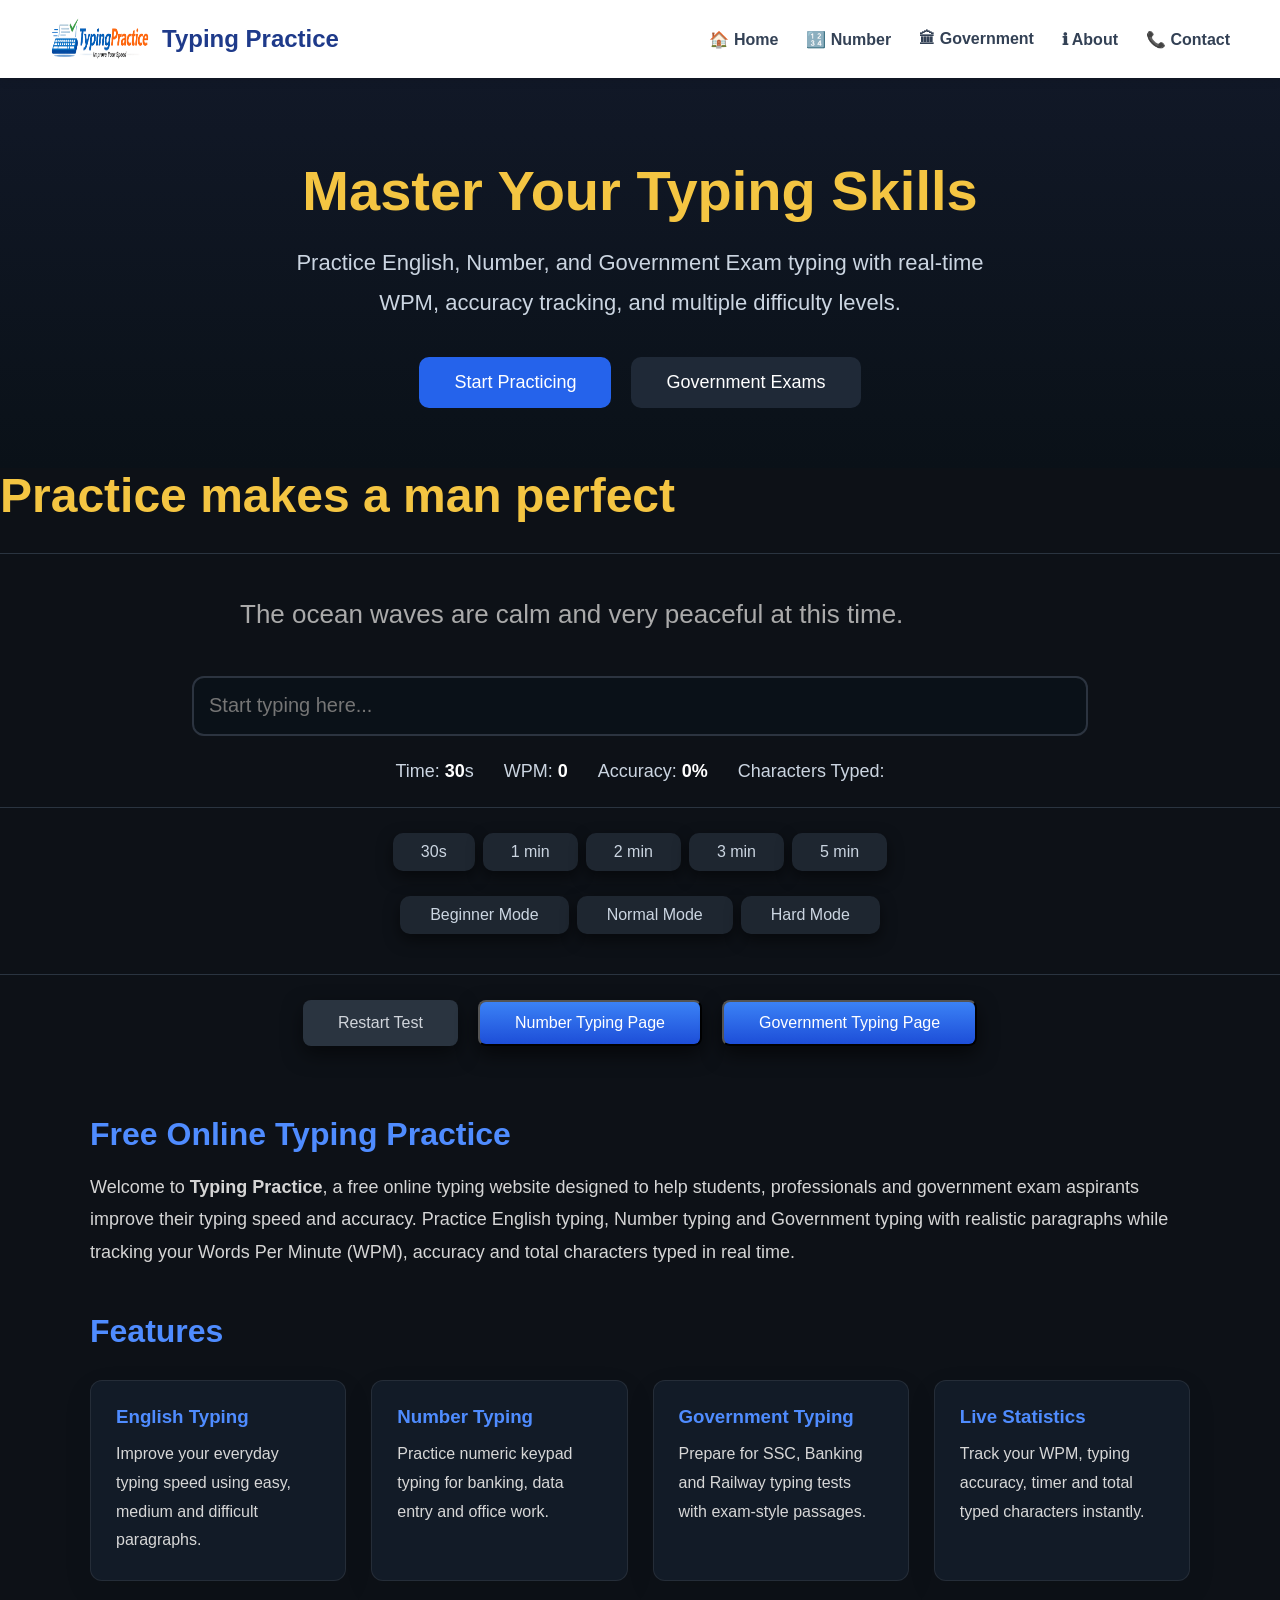
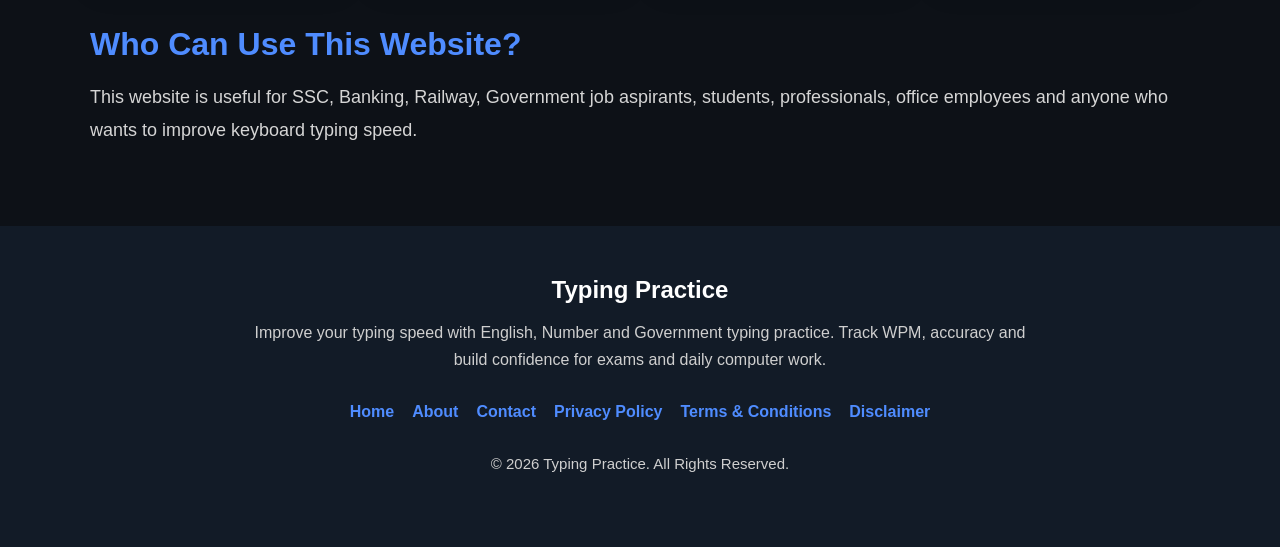
==== commit ad460edf: "Update index.html" ====
--- a/index.html
+++ b/index.html
@@ -6,13 +6,13 @@
 <meta property="og:description" content="Practice English, Number and Government typing online for free. Improve your typing speed and accuracy.">
 <meta property="og:type" content="website">
 <meta property="og:url" content="https://typingpro.site/">
-<meta property="og:image" content="https://typingpro.site/spot.png">
+<meta property="og:image" content="https://typingpro.site/favicon.png">
 
 
 <meta name="twitter:card" content="summary_large_image">
 <meta name="twitter:title" content="Typing Practice - Free Online Typing Test">
 <meta name="twitter:description" content="Free online typing practice for students and government exam aspirants.">
-<meta name="twitter:image" content="https://typingpro.site/spot.png">
+<meta name="twitter:image" content="https://typingpro.site/favicon.png">
     <meta charset="UTF-8">
     <meta name="viewport" content="width=device-width, initial-scale=1.0">
      <meta name="description"
